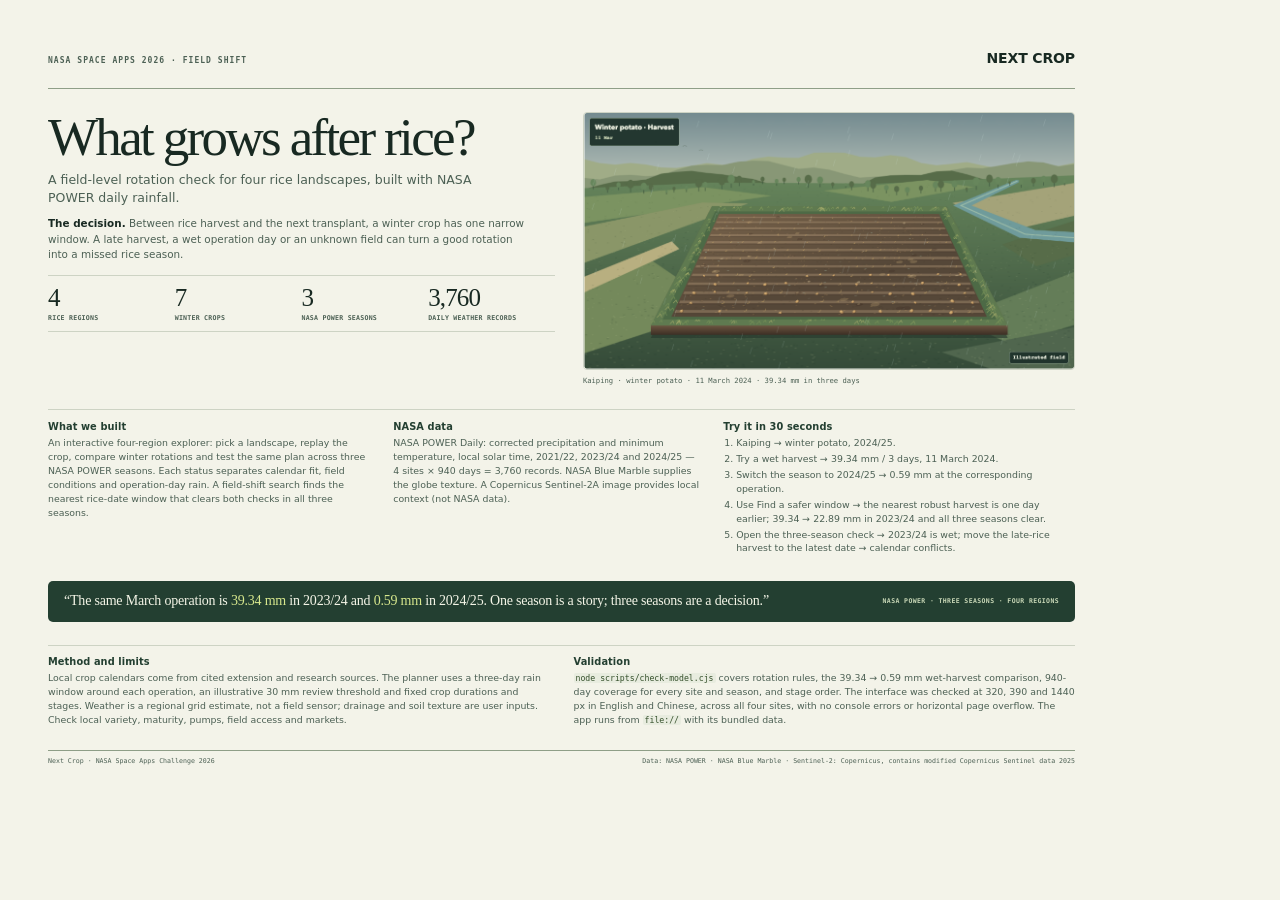
==== docs/brief.html @ 50248cfc "Add a safer-window search and update the submission kit" ====
<!doctype html>
<html lang="en">
<head>
  <meta charset="utf-8">
  <meta name="viewport" content="width=device-width, initial-scale=1">
  <link rel="icon" href="../assets/favicon.svg" type="image/svg+xml">
  <title>Next Crop · Judge brief</title>
  <style>
    @page { size: A4 landscape; margin: 0; }
    * { box-sizing: border-box; }
    html, body { margin: 0; padding: 0; background: #f3f3e9; }
    body {
      width: 1123px;
      height: 794px;
      overflow: hidden;
      color: #182922;
      font-family: "Avenir Next", "Helvetica Neue", system-ui, sans-serif;
      -webkit-print-color-adjust: exact;
      print-color-adjust: exact;
    }
    .page {
      width: 1123px;
      height: 794px;
      padding: 36px 48px 28px;
      display: flex;
      flex-direction: column;
      justify-content: space-between;
      gap: 14px;
    }
    header {
      display: flex;
      align-items: baseline;
      justify-content: space-between;
      gap: 20px;
      padding-bottom: 8px;
      border-bottom: 1px solid #8e9e87;
    }
    .kicker, .stat span, .field figcaption, footer {
      font-family: "SFMono-Regular", "IBM Plex Mono", ui-monospace, monospace;
    }
    .kicker {
      color: #4c6054;
      font-size: 8px;
      font-weight: 700;
      letter-spacing: .13em;
      text-transform: uppercase;
    }
    .brand { font-size: 14px; font-weight: 800; letter-spacing: -.01em; }
    .brand span { margin-left: 7px; color: #4c6054; font: 500 15px/1 Georgia, serif; }
    .top { display: grid; grid-template-columns: 1.03fr 1fr; gap: 28px; align-items: start; }
    h1 {
      margin: 0 0 8px;
      font: 500 53px/.95 Georgia, "Iowan Old Style", serif;
      letter-spacing: -.05em;
      text-wrap: balance;
    }
    .lede {
      max-width: 470px;
      margin: 0 0 10px;
      color: #4c6054;
      font-size: 12.5px;
      line-height: 1.42;
    }
    .problem {
      max-width: 485px;
      margin: 0 0 12px;
      color: #4c6054;
      font-size: 10.4px;
      line-height: 1.5;
    }
    .problem strong { color: #182922; }
    .stats {
      display: grid;
      grid-template-columns: repeat(4, minmax(0, 1fr));
      padding: 9px 0 8px;
      border-top: 1px solid #cdd3c4;
      border-bottom: 1px solid #cdd3c4;
    }
    .stat strong { display: block; font: 500 25px/1 Georgia, serif; letter-spacing: -.035em; }
    .stat span {
      display: block;
      margin-top: 4px;
      color: #4c6054;
      font-size: 6.6px;
      font-weight: 600;
      line-height: 1.3;
      letter-spacing: .035em;
      text-transform: uppercase;
    }
    .field { margin: 0; }
    .field img {
      display: block;
      width: 100%;
      height: auto;
      border: 1px solid #cdd3c4;
      border-radius: 4px;
    }
    .field figcaption {
      margin-top: 6px;
      color: #4c6054;
      font-size: 7.2px;
      font-weight: 500;
      line-height: 1.4;
    }
    .lower {
      display: grid;
      grid-template-columns: 1.05fr 1fr 1.15fr;
      gap: 24px;
      padding-top: 11px;
      border-top: 1px solid #cdd3c4;
    }
    .bottom {
      display: grid;
      grid-template-columns: 1fr 1fr;
      gap: 24px;
      padding-top: 10px;
      border-top: 1px solid #cdd3c4;
    }
    h2 {
      margin: 0 0 4px;
      color: #233f31;
      font-size: 9.8px;
      font-weight: 800;
      letter-spacing: .01em;
    }
    .lower p, .bottom p, .lower li {
      margin: 0;
      color: #4c6054;
      font-size: 9.4px;
      line-height: 1.48;
    }
    .lower ol {
      margin: 0;
      padding-left: 13px;
      color: #4c6054;
      font-size: 9.4px;
      line-height: 1.48;
    }
    .lower li { margin-bottom: 2px; }
    .insight {
      display: flex;
      align-items: center;
      justify-content: space-between;
      gap: 24px;
      padding: 11px 16px;
      border-radius: 5px;
      background: #233f31;
      color: #f4f5e7;
    }
    .insight p {
      margin: 0;
      font: 500 14px/1.35 Georgia, "Iowan Old Style", serif;
      letter-spacing: -.015em;
    }
    .insight p strong { color: #d7e78d; font-weight: 500; }
    .insight span {
      flex: none;
      color: #c9d8b7;
      font: 600 6.5px/1.4 "SFMono-Regular", ui-monospace, monospace;
      letter-spacing: .06em;
      text-transform: uppercase;
      white-space: nowrap;
    }
    .lower code, .bottom code {
      padding: 0 2px;
      border-radius: 2px;
      background: #e8ecdf;
      color: #35502b;
      font: 500 8.2px/1.2 "SFMono-Regular", ui-monospace, monospace;
    }
    footer {
      display: flex;
      justify-content: space-between;
      gap: 24px;
      margin-top: 0;
      padding-top: 6px;
      border-top: 1px solid #8e9e87;
      color: #4c6054;
      font-size: 6.6px;
      font-weight: 500;
      line-height: 1.35;
    }
  </style>
</head>
<body>
  <article class="page">
    <header>
      <p class="kicker">NASA Space Apps 2026 · Field Shift</p>
      <p class="brand">NEXT CROP</p>
    </header>

    <div class="top">
      <div class="intro">
        <h1>What grows after rice?</h1>
        <p class="lede">A field-level rotation check for four rice landscapes, built with NASA POWER daily rainfall.</p>
        <p class="problem"><strong>The decision.</strong> Between rice harvest and the next transplant, a winter crop has one narrow window. A late harvest, a wet operation day or an unknown field can turn a good rotation into a missed rice season.</p>
        <div class="stats">
          <div class="stat"><strong>4</strong><span>rice regions</span></div>
          <div class="stat"><strong>7</strong><span>winter crops</span></div>
          <div class="stat"><strong>3</strong><span>NASA POWER seasons</span></div>
          <div class="stat"><strong>3,760</strong><span>daily weather records</span></div>
        </div>
      </div>
      <figure class="field">
        <img src="field-wet.png" width="1440" height="750" alt="Illustrated Kaiping field at a wet winter-potato harvest">
        <figcaption>Kaiping · winter potato · 11 March 2024 · 39.34 mm in three days</figcaption>
      </figure>
    </div>

    <div class="lower">
      <section>
        <h2>What we built</h2>
        <p>An interactive four-region explorer: pick a landscape, replay the crop, compare winter rotations and test the same plan across three NASA POWER seasons. Each status separates calendar fit, field conditions and operation-day rain. A field-shift search finds the nearest rice-date window that clears both checks in all three seasons.</p>
      </section>
      <section>
        <h2>NASA data</h2>
        <p>NASA POWER Daily: corrected precipitation and minimum temperature, local solar time, 2021/22, 2023/24 and 2024/25 — 4 sites × 940 days = 3,760 records. NASA Blue Marble supplies the globe texture. A Copernicus Sentinel-2A image provides local context (not NASA data).</p>
      </section>
      <section>
        <h2>Try it in 30 seconds</h2>
        <ol>
          <li>Kaiping → winter potato, 2024/25.</li>
          <li>Try a wet harvest → 39.34 mm / 3 days, 11 March 2024.</li>
          <li>Switch the season to 2024/25 → 0.59 mm at the corresponding operation.</li>
          <li>Use Find a safer window → the nearest robust harvest is one day earlier; 39.34 → 22.89 mm in 2023/24 and all three seasons clear.</li>
          <li>Open the three-season check → 2023/24 is wet; move the late-rice harvest to the latest date → calendar conflicts.</li>
        </ol>
      </section>
    </div>

    <section class="insight">
      <p>&ldquo;The same March operation is <strong>39.34 mm</strong> in 2023/24 and <strong>0.59 mm</strong> in 2024/25. One season is a story; three seasons are a decision.&rdquo;</p>
      <span>NASA POWER · three seasons · four regions</span>
    </section>

    <div class="bottom">
      <section>
        <h2>Method and limits</h2>
        <p>Local crop calendars come from cited extension and research sources. The planner uses a three-day rain window around each operation, an illustrative 30 mm review threshold and fixed crop durations and stages. Weather is a regional grid estimate, not a field sensor; drainage and soil texture are user inputs. Check local variety, maturity, pumps, field access and markets.</p>
      </section>
      <section>
        <h2>Validation</h2>
        <p><code>node scripts/check-model.cjs</code> covers rotation rules, the 39.34 → 0.59 mm wet-harvest comparison, 940-day coverage for every site and season, and stage order. The interface was checked at 320, 390 and 1440 px in English and Chinese, across all four sites, with no console errors or horizontal page overflow. The app runs from <code>file://</code> with its bundled data.</p>
      </section>
    </div>

    <footer>
      <span>Next Crop · NASA Space Apps Challenge 2026</span>
      <span>Data: NASA POWER · NASA Blue Marble · Sentinel-2: Copernicus, contains modified Copernicus Sentinel data 2025</span>
    </footer>
  </article>
</body>
</html>
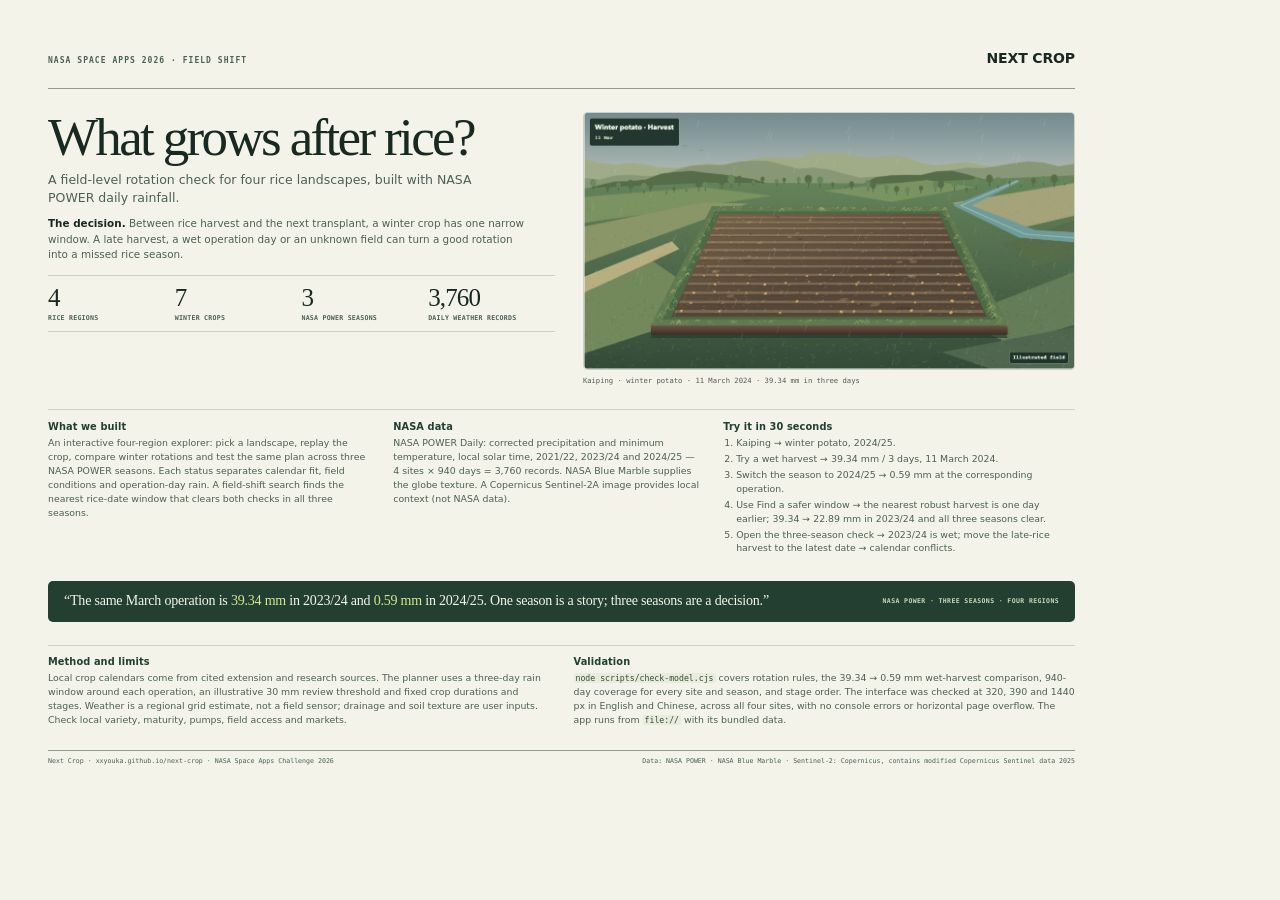
==== commit 61166507: "Point submission at the live GitHub Pages deployment" ====
--- a/docs/brief.html
+++ b/docs/brief.html
@@ -245,7 +245,7 @@
     </div>
 
     <footer>
-      <span>Next Crop · NASA Space Apps Challenge 2026</span>
+      <span>Next Crop · xxyouka.github.io/next-crop · NASA Space Apps Challenge 2026</span>
       <span>Data: NASA POWER · NASA Blue Marble · Sentinel-2: Copernicus, contains modified Copernicus Sentinel data 2025</span>
     </footer>
   </article>
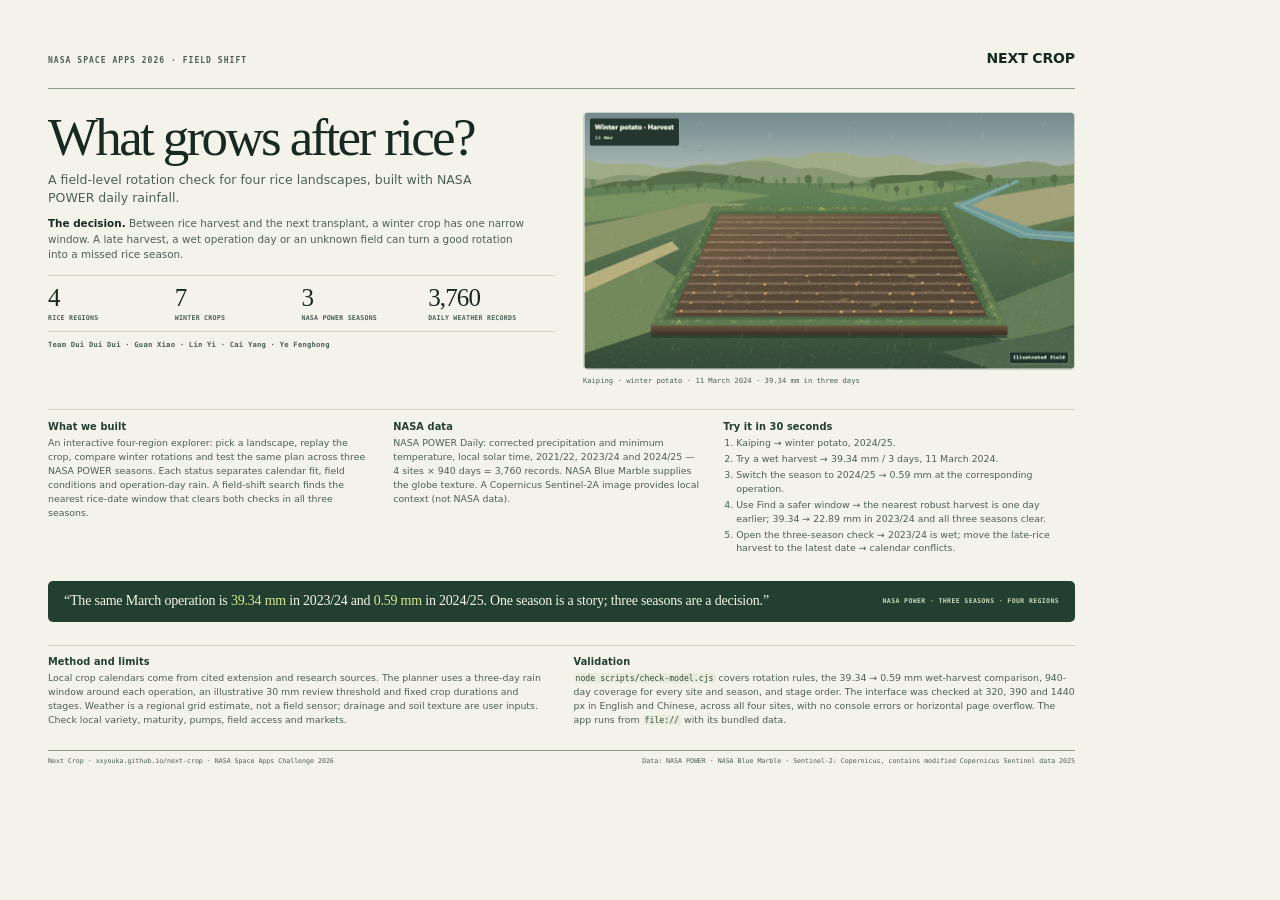
==== commit 1765ba8d: "Add final team credits to the live brief and deck" ====
--- a/docs/brief.html
+++ b/docs/brief.html
@@ -69,6 +69,7 @@
       line-height: 1.5;
     }
     .problem strong { color: #182922; }
+    .team-line { margin: 8px 0 0; color: #4c6054; font: 600 7.2px/1.4 "SFMono-Regular", ui-monospace, monospace; letter-spacing: .03em; }
     .stats {
       display: grid;
       grid-template-columns: repeat(4, minmax(0, 1fr));
@@ -200,6 +201,7 @@
           <div class="stat"><strong>3</strong><span>NASA POWER seasons</span></div>
           <div class="stat"><strong>3,760</strong><span>daily weather records</span></div>
         </div>
+        <p class="team-line">Team Dui Dui Dui · Guan Xiao · Lin Yi · Cai Yang · Ye Fenghong</p>
       </div>
       <figure class="field">
         <img src="field-wet.png" width="1440" height="750" alt="Illustrated Kaiping field at a wet winter-potato harvest">
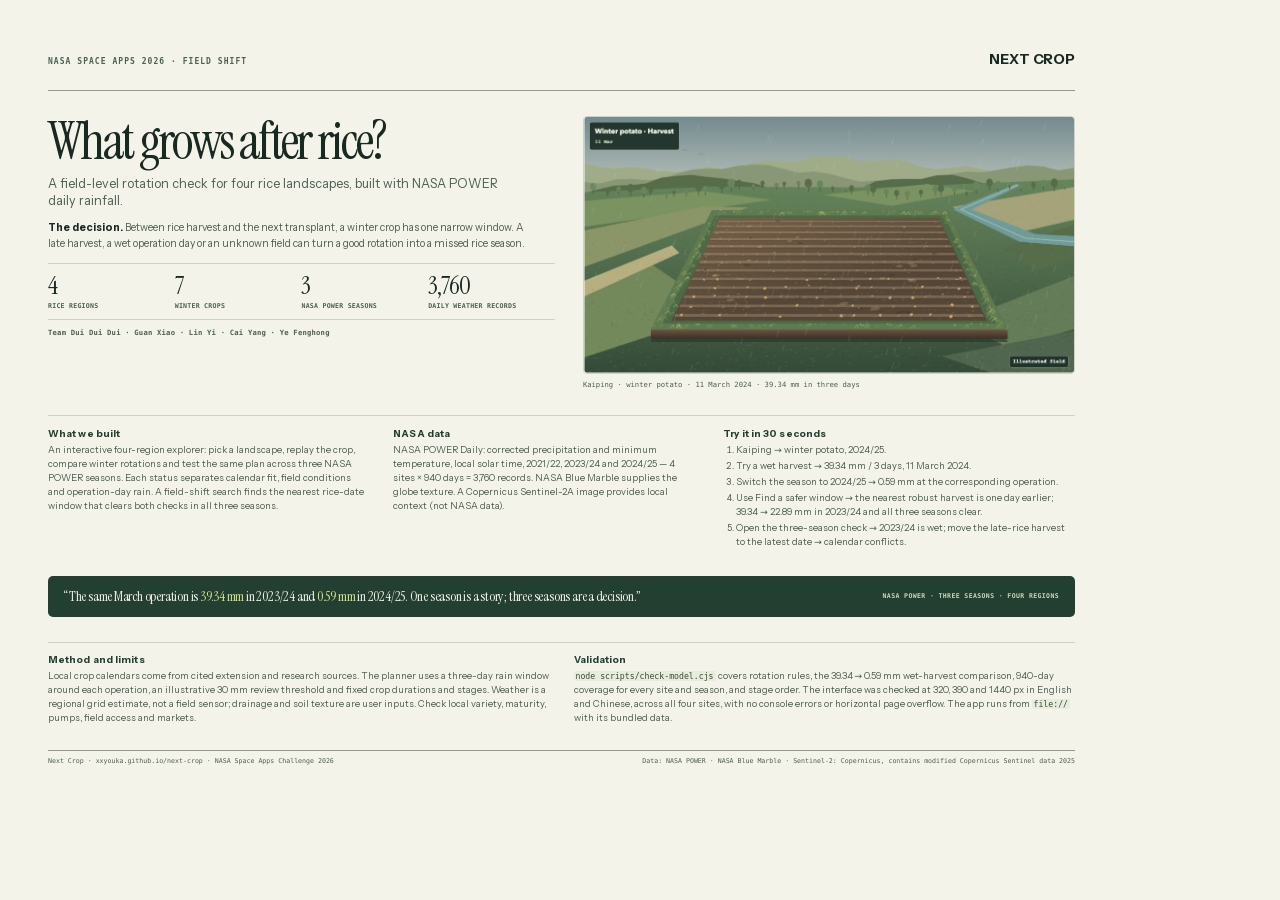
==== commit c579e01e: "Finish the self-hosted type system in submission assets" ====
--- a/docs/brief.html
+++ b/docs/brief.html
@@ -6,6 +6,20 @@
   <link rel="icon" href="../assets/favicon.svg" type="image/svg+xml">
   <title>Next Crop · Judge brief</title>
   <style>
+    @font-face {
+      font-family: "Instrument Sans";
+      src: url("../assets/fonts/instrument-sans.woff2") format("woff2");
+      font-weight: 400 700;
+      font-style: normal;
+      font-display: swap;
+    }
+    @font-face {
+      font-family: "Instrument Serif";
+      src: url("../assets/fonts/instrument-serif.woff2") format("woff2");
+      font-weight: 400;
+      font-style: normal;
+      font-display: swap;
+    }
     @page { size: A4 landscape; margin: 0; }
     * { box-sizing: border-box; }
     html, body { margin: 0; padding: 0; background: #f3f3e9; }
@@ -14,7 +28,7 @@
       height: 794px;
       overflow: hidden;
       color: #182922;
-      font-family: "Avenir Next", "Helvetica Neue", system-ui, sans-serif;
+      font-family: "Instrument Sans", "Avenir Next", "Helvetica Neue", system-ui, sans-serif;
       -webkit-print-color-adjust: exact;
       print-color-adjust: exact;
     }
@@ -46,11 +60,11 @@
       text-transform: uppercase;
     }
     .brand { font-size: 14px; font-weight: 800; letter-spacing: -.01em; }
-    .brand span { margin-left: 7px; color: #4c6054; font: 500 15px/1 Georgia, serif; }
+    .brand span { margin-left: 7px; color: #4c6054; font: 400 15px/1 "Instrument Serif", Georgia, serif; }
     .top { display: grid; grid-template-columns: 1.03fr 1fr; gap: 28px; align-items: start; }
     h1 {
       margin: 0 0 8px;
-      font: 500 53px/.95 Georgia, "Iowan Old Style", serif;
+      font: 400 53px/.95 "Instrument Serif", Georgia, serif;
       letter-spacing: -.05em;
       text-wrap: balance;
     }
@@ -77,7 +91,7 @@
       border-top: 1px solid #cdd3c4;
       border-bottom: 1px solid #cdd3c4;
     }
-    .stat strong { display: block; font: 500 25px/1 Georgia, serif; letter-spacing: -.035em; }
+    .stat strong { display: block; font: 400 25px/1 "Instrument Serif", Georgia, serif; letter-spacing: -.035em; }
     .stat span {
       display: block;
       margin-top: 4px;
@@ -150,7 +164,7 @@
     }
     .insight p {
       margin: 0;
-      font: 500 14px/1.35 Georgia, "Iowan Old Style", serif;
+      font: 400 14px/1.35 "Instrument Serif", Georgia, serif;
       letter-spacing: -.015em;
     }
     .insight p strong { color: #d7e78d; font-weight: 500; }
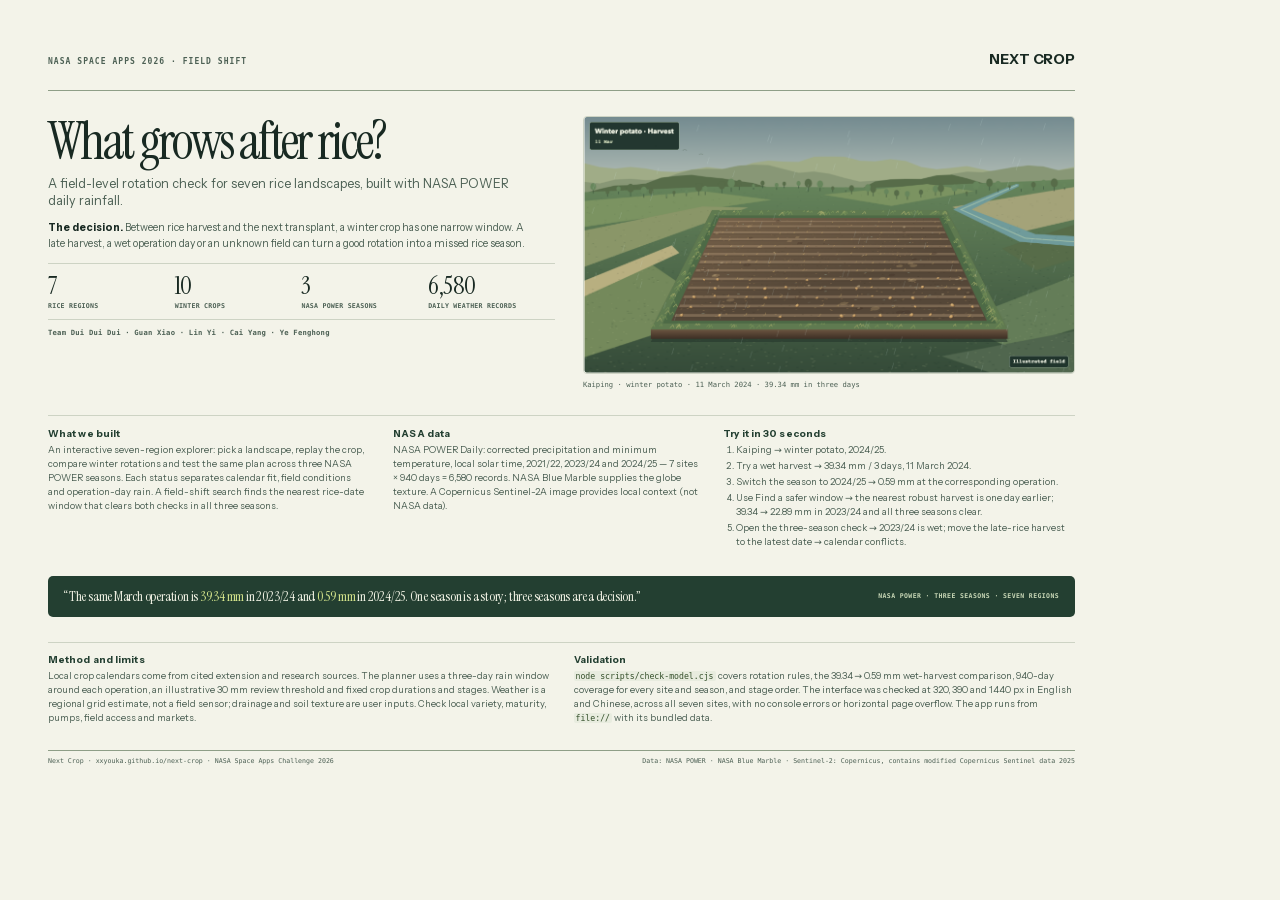
==== commit 0e6c9fef: "Add Punjab, Nile Delta and Jianghan with three winter crops" ====
--- a/docs/brief.html
+++ b/docs/brief.html
@@ -207,13 +207,13 @@
     <div class="top">
       <div class="intro">
         <h1>What grows after rice?</h1>
-        <p class="lede">A field-level rotation check for four rice landscapes, built with NASA POWER daily rainfall.</p>
+        <p class="lede">A field-level rotation check for seven rice landscapes, built with NASA POWER daily rainfall.</p>
         <p class="problem"><strong>The decision.</strong> Between rice harvest and the next transplant, a winter crop has one narrow window. A late harvest, a wet operation day or an unknown field can turn a good rotation into a missed rice season.</p>
         <div class="stats">
-          <div class="stat"><strong>4</strong><span>rice regions</span></div>
-          <div class="stat"><strong>7</strong><span>winter crops</span></div>
+          <div class="stat"><strong>7</strong><span>rice regions</span></div>
+          <div class="stat"><strong>10</strong><span>winter crops</span></div>
           <div class="stat"><strong>3</strong><span>NASA POWER seasons</span></div>
-          <div class="stat"><strong>3,760</strong><span>daily weather records</span></div>
+          <div class="stat"><strong>6,580</strong><span>daily weather records</span></div>
         </div>
         <p class="team-line">Team Dui Dui Dui · Guan Xiao · Lin Yi · Cai Yang · Ye Fenghong</p>
       </div>
@@ -226,11 +226,11 @@
     <div class="lower">
       <section>
         <h2>What we built</h2>
-        <p>An interactive four-region explorer: pick a landscape, replay the crop, compare winter rotations and test the same plan across three NASA POWER seasons. Each status separates calendar fit, field conditions and operation-day rain. A field-shift search finds the nearest rice-date window that clears both checks in all three seasons.</p>
+        <p>An interactive seven-region explorer: pick a landscape, replay the crop, compare winter rotations and test the same plan across three NASA POWER seasons. Each status separates calendar fit, field conditions and operation-day rain. A field-shift search finds the nearest rice-date window that clears both checks in all three seasons.</p>
       </section>
       <section>
         <h2>NASA data</h2>
-        <p>NASA POWER Daily: corrected precipitation and minimum temperature, local solar time, 2021/22, 2023/24 and 2024/25 — 4 sites × 940 days = 3,760 records. NASA Blue Marble supplies the globe texture. A Copernicus Sentinel-2A image provides local context (not NASA data).</p>
+        <p>NASA POWER Daily: corrected precipitation and minimum temperature, local solar time, 2021/22, 2023/24 and 2024/25 — 7 sites × 940 days = 6,580 records. NASA Blue Marble supplies the globe texture. A Copernicus Sentinel-2A image provides local context (not NASA data).</p>
       </section>
       <section>
         <h2>Try it in 30 seconds</h2>
@@ -246,7 +246,7 @@
 
     <section class="insight">
       <p>&ldquo;The same March operation is <strong>39.34 mm</strong> in 2023/24 and <strong>0.59 mm</strong> in 2024/25. One season is a story; three seasons are a decision.&rdquo;</p>
-      <span>NASA POWER · three seasons · four regions</span>
+      <span>NASA POWER · three seasons · seven regions</span>
     </section>
 
     <div class="bottom">
@@ -256,7 +256,7 @@
       </section>
       <section>
         <h2>Validation</h2>
-        <p><code>node scripts/check-model.cjs</code> covers rotation rules, the 39.34 → 0.59 mm wet-harvest comparison, 940-day coverage for every site and season, and stage order. The interface was checked at 320, 390 and 1440 px in English and Chinese, across all four sites, with no console errors or horizontal page overflow. The app runs from <code>file://</code> with its bundled data.</p>
+        <p><code>node scripts/check-model.cjs</code> covers rotation rules, the 39.34 → 0.59 mm wet-harvest comparison, 940-day coverage for every site and season, and stage order. The interface was checked at 320, 390 and 1440 px in English and Chinese, across all seven sites, with no console errors or horizontal page overflow. The app runs from <code>file://</code> with its bundled data.</p>
       </section>
     </div>
 
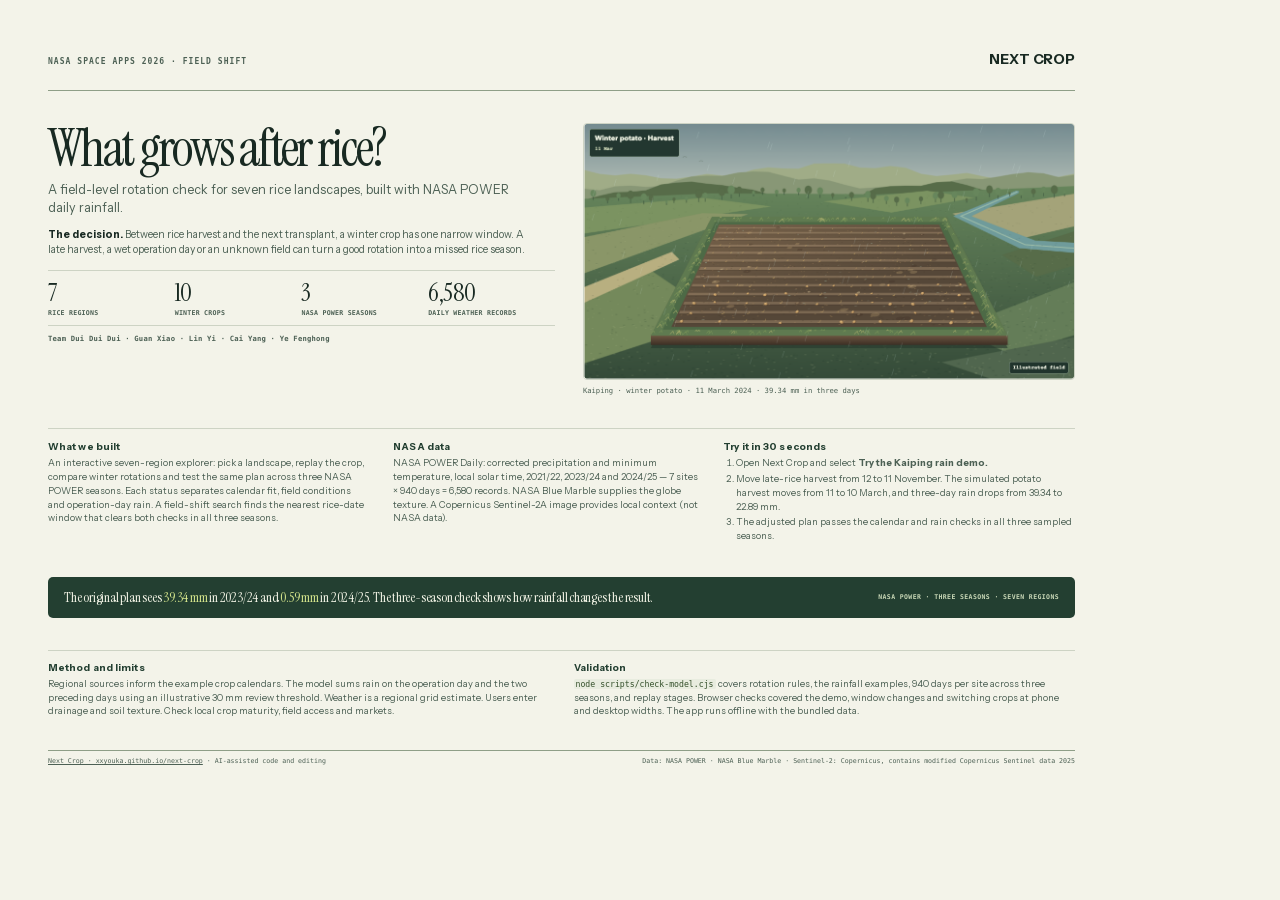
==== commit 057a1a8f: "Align Next Crop judging materials with the submission guide" ====
--- a/docs/brief.html
+++ b/docs/brief.html
@@ -235,33 +235,31 @@
       <section>
         <h2>Try it in 30 seconds</h2>
         <ol>
-          <li>Kaiping → winter potato, 2024/25.</li>
-          <li>Try a wet harvest → 39.34 mm / 3 days, 11 March 2024.</li>
-          <li>Switch the season to 2024/25 → 0.59 mm at the corresponding operation.</li>
-          <li>Use Find a safer window → the nearest robust harvest is one day earlier; 39.34 → 22.89 mm in 2023/24 and all three seasons clear.</li>
-          <li>Open the three-season check → 2023/24 is wet; move the late-rice harvest to the latest date → calendar conflicts.</li>
+          <li>Open Next Crop and select <strong>Try the Kaiping rain demo.</strong></li>
+          <li>Move late-rice harvest from 12 to 11 November. The simulated potato harvest moves from 11 to 10 March, and three-day rain drops from 39.34 to 22.89 mm.</li>
+          <li>The adjusted plan passes the calendar and rain checks in all three sampled seasons.</li>
         </ol>
       </section>
     </div>
 
     <section class="insight">
-      <p>&ldquo;The same March operation is <strong>39.34 mm</strong> in 2023/24 and <strong>0.59 mm</strong> in 2024/25. One season is a story; three seasons are a decision.&rdquo;</p>
+      <p>The original plan sees <strong>39.34 mm</strong> in 2023/24 and <strong>0.59 mm</strong> in 2024/25. The three-season check shows how rainfall changes the result.</p>
       <span>NASA POWER · three seasons · seven regions</span>
     </section>
 
     <div class="bottom">
       <section>
         <h2>Method and limits</h2>
-        <p>Local crop calendars come from cited extension and research sources. The planner uses a three-day rain window around each operation, an illustrative 30 mm review threshold and fixed crop durations and stages. Weather is a regional grid estimate, not a field sensor; drainage and soil texture are user inputs. Check local variety, maturity, pumps, field access and markets.</p>
+        <p>Regional sources inform the example crop calendars. The model sums rain on the operation day and the two preceding days using an illustrative 30 mm review threshold. Weather is a regional grid estimate. Users enter drainage and soil texture. Check local crop maturity, field access and markets.</p>
       </section>
       <section>
         <h2>Validation</h2>
-        <p><code>node scripts/check-model.cjs</code> covers rotation rules, the 39.34 → 0.59 mm wet-harvest comparison, 940-day coverage for every site and season, and stage order. The interface was checked at 320, 390 and 1440 px in English and Chinese, across all seven sites, with no console errors or horizontal page overflow. The app runs from <code>file://</code> with its bundled data.</p>
+        <p><code>node scripts/check-model.cjs</code> covers rotation rules, the rainfall examples, 940 days per site across three seasons, and replay stages. Browser checks covered the demo, window changes and switching crops at phone and desktop widths. The app runs offline with the bundled data.</p>
       </section>
     </div>
 
     <footer>
-      <span>Next Crop · xxyouka.github.io/next-crop · NASA Space Apps Challenge 2026</span>
+      <span><a href="https://xxyouka.github.io/next-crop/" style="color:inherit">Next Crop · xxyouka.github.io/next-crop</a> · AI-assisted code and editing</span>
       <span>Data: NASA POWER · NASA Blue Marble · Sentinel-2: Copernicus, contains modified Copernicus Sentinel data 2025</span>
     </footer>
   </article>
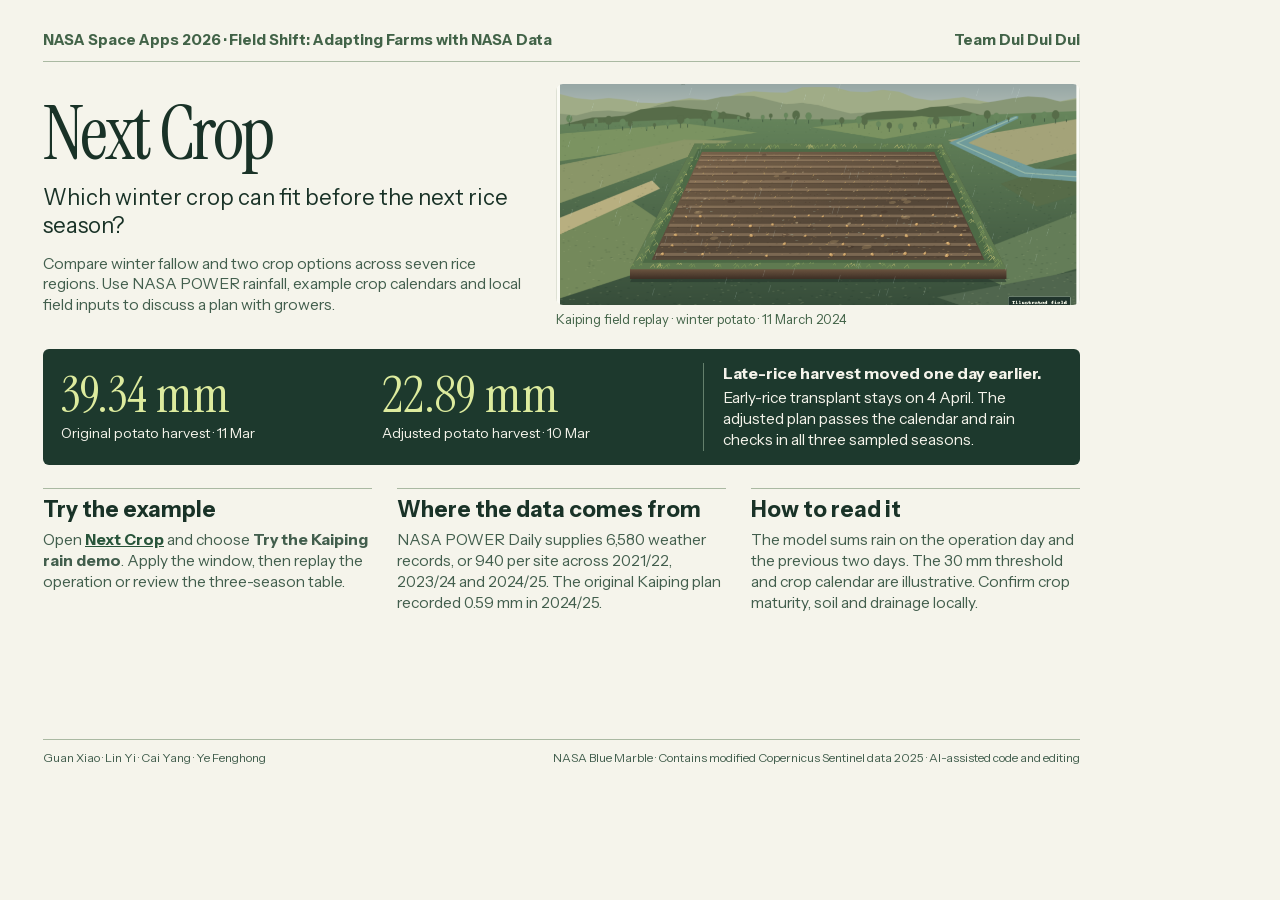
==== commit 3597c4e0: "Improve scenario walkthrough and rebuild judging materials" ====
--- a/docs/brief.html
+++ b/docs/brief.html
@@ -2,266 +2,57 @@
 <html lang="en">
 <head>
   <meta charset="utf-8">
-  <meta name="viewport" content="width=device-width, initial-scale=1">
-  <link rel="icon" href="../assets/favicon.svg" type="image/svg+xml">
-  <title>Next Crop · Judge brief</title>
+  <title>Next Crop · One-page judge brief</title>
   <style>
-    @font-face {
-      font-family: "Instrument Sans";
-      src: url("../assets/fonts/instrument-sans.woff2") format("woff2");
-      font-weight: 400 700;
-      font-style: normal;
-      font-display: swap;
-    }
-    @font-face {
-      font-family: "Instrument Serif";
-      src: url("../assets/fonts/instrument-serif.woff2") format("woff2");
-      font-weight: 400;
-      font-style: normal;
-      font-display: swap;
-    }
+    @font-face { font-family: "Instrument Sans"; src: url("../assets/fonts/instrument-sans.woff2"); font-weight: 400 700; }
+    @font-face { font-family: "Instrument Serif"; src: url("../assets/fonts/instrument-serif.woff2"); }
     @page { size: A4 landscape; margin: 0; }
     * { box-sizing: border-box; }
-    html, body { margin: 0; padding: 0; background: #f3f3e9; }
-    body {
-      width: 1123px;
-      height: 794px;
-      overflow: hidden;
-      color: #182922;
-      font-family: "Instrument Sans", "Avenir Next", "Helvetica Neue", system-ui, sans-serif;
-      -webkit-print-color-adjust: exact;
-      print-color-adjust: exact;
-    }
-    .page {
-      width: 1123px;
-      height: 794px;
-      padding: 36px 48px 28px;
-      display: flex;
-      flex-direction: column;
-      justify-content: space-between;
-      gap: 14px;
-    }
-    header {
-      display: flex;
-      align-items: baseline;
-      justify-content: space-between;
-      gap: 20px;
-      padding-bottom: 8px;
-      border-bottom: 1px solid #8e9e87;
-    }
-    .kicker, .stat span, .field figcaption, footer {
-      font-family: "SFMono-Regular", "IBM Plex Mono", ui-monospace, monospace;
-    }
-    .kicker {
-      color: #4c6054;
-      font-size: 8px;
-      font-weight: 700;
-      letter-spacing: .13em;
-      text-transform: uppercase;
-    }
-    .brand { font-size: 14px; font-weight: 800; letter-spacing: -.01em; }
-    .brand span { margin-left: 7px; color: #4c6054; font: 400 15px/1 "Instrument Serif", Georgia, serif; }
-    .top { display: grid; grid-template-columns: 1.03fr 1fr; gap: 28px; align-items: start; }
-    h1 {
-      margin: 0 0 8px;
-      font: 400 53px/.95 "Instrument Serif", Georgia, serif;
-      letter-spacing: -.05em;
-      text-wrap: balance;
-    }
-    .lede {
-      max-width: 470px;
-      margin: 0 0 10px;
-      color: #4c6054;
-      font-size: 12.5px;
-      line-height: 1.42;
-    }
-    .problem {
-      max-width: 485px;
-      margin: 0 0 12px;
-      color: #4c6054;
-      font-size: 10.4px;
-      line-height: 1.5;
-    }
-    .problem strong { color: #182922; }
-    .team-line { margin: 8px 0 0; color: #4c6054; font: 600 7.2px/1.4 "SFMono-Regular", ui-monospace, monospace; letter-spacing: .03em; }
-    .stats {
-      display: grid;
-      grid-template-columns: repeat(4, minmax(0, 1fr));
-      padding: 9px 0 8px;
-      border-top: 1px solid #cdd3c4;
-      border-bottom: 1px solid #cdd3c4;
-    }
-    .stat strong { display: block; font: 400 25px/1 "Instrument Serif", Georgia, serif; letter-spacing: -.035em; }
-    .stat span {
-      display: block;
-      margin-top: 4px;
-      color: #4c6054;
-      font-size: 6.6px;
-      font-weight: 600;
-      line-height: 1.3;
-      letter-spacing: .035em;
-      text-transform: uppercase;
-    }
-    .field { margin: 0; }
-    .field img {
-      display: block;
-      width: 100%;
-      height: auto;
-      border: 1px solid #cdd3c4;
-      border-radius: 4px;
-    }
-    .field figcaption {
-      margin-top: 6px;
-      color: #4c6054;
-      font-size: 7.2px;
-      font-weight: 500;
-      line-height: 1.4;
-    }
-    .lower {
-      display: grid;
-      grid-template-columns: 1.05fr 1fr 1.15fr;
-      gap: 24px;
-      padding-top: 11px;
-      border-top: 1px solid #cdd3c4;
-    }
-    .bottom {
-      display: grid;
-      grid-template-columns: 1fr 1fr;
-      gap: 24px;
-      padding-top: 10px;
-      border-top: 1px solid #cdd3c4;
-    }
-    h2 {
-      margin: 0 0 4px;
-      color: #233f31;
-      font-size: 9.8px;
-      font-weight: 800;
-      letter-spacing: .01em;
-    }
-    .lower p, .bottom p, .lower li {
-      margin: 0;
-      color: #4c6054;
-      font-size: 9.4px;
-      line-height: 1.48;
-    }
-    .lower ol {
-      margin: 0;
-      padding-left: 13px;
-      color: #4c6054;
-      font-size: 9.4px;
-      line-height: 1.48;
-    }
-    .lower li { margin-bottom: 2px; }
-    .insight {
-      display: flex;
-      align-items: center;
-      justify-content: space-between;
-      gap: 24px;
-      padding: 11px 16px;
-      border-radius: 5px;
-      background: #233f31;
-      color: #f4f5e7;
-    }
-    .insight p {
-      margin: 0;
-      font: 400 14px/1.35 "Instrument Serif", Georgia, serif;
-      letter-spacing: -.015em;
-    }
-    .insight p strong { color: #d7e78d; font-weight: 500; }
-    .insight span {
-      flex: none;
-      color: #c9d8b7;
-      font: 600 6.5px/1.4 "SFMono-Regular", ui-monospace, monospace;
-      letter-spacing: .06em;
-      text-transform: uppercase;
-      white-space: nowrap;
-    }
-    .lower code, .bottom code {
-      padding: 0 2px;
-      border-radius: 2px;
-      background: #e8ecdf;
-      color: #35502b;
-      font: 500 8.2px/1.2 "SFMono-Regular", ui-monospace, monospace;
-    }
-    footer {
-      display: flex;
-      justify-content: space-between;
-      gap: 24px;
-      margin-top: 0;
-      padding-top: 6px;
-      border-top: 1px solid #8e9e87;
-      color: #4c6054;
-      font-size: 6.6px;
-      font-weight: 500;
-      line-height: 1.35;
-    }
+    body { margin: 0; color: #193227; background: #f5f4eb; font: 15.5px/1.35 "Instrument Sans", sans-serif; print-color-adjust: exact; }
+    main { width: 297mm; min-height: 209.5mm; padding: 30px 43px 26px; display: flex; flex-direction: column; }
+    h1, h2, h3, p, figure { margin: 0; }
+    h1 { font: 400 76px/.98 "Instrument Serif", serif; letter-spacing: -.04em; }
+    h2 { margin-bottom: 7px; font-size: 22px; line-height: 1.12; }
+    .header { display: flex; justify-content: space-between; gap: 12px; padding-bottom: 11px; border-bottom: 1px solid #aab9a2; color: #426348; font-size: 15px; font-weight: 700; }
+    .intro { display: grid; grid-template-columns: .96fr 1.04fr; gap: 30px; align-items: center; margin: 22px 0 20px; }
+    .intro .lede { margin: 13px 0; font-size: 22px; line-height: 1.28; }
+    .intro .summary { color: #425e4d; }
+    .photo { display: block; width: 100%; height: 221px; object-fit: cover; border-radius: 7px; }
+    figcaption { margin-top: 6px; color: #426348; font-size: 13px; }
+    .result { display: grid; grid-template-columns: 1fr 1fr 1.2fr; gap: 22px; background: #1d392d; color: #f5f4eb; border-radius: 6px; padding: 14px 18px; align-items: center; }
+    .result strong { display: block; font: 400 51px/.98 "Instrument Serif", serif; color: #ddeb9e; }
+    .result small { display: block; margin-top: 3px; font-size: 14px; }
+    .result .action { border-left: 1px solid #64806c; padding-left: 19px; }
+    .result .action b { display: block; margin-bottom: 4px; font-size: 16px; }
+    .facts { display: grid; grid-template-columns: 1fr 1fr 1fr; gap: 25px; margin-top: 23px; }
+    .facts > section { border-top: 1px solid #aab9a2; padding-top: 9px; }
+    .facts p { color: #425e4d; }
+    .facts a { color: #28543a; font-weight: 700; }
+    footer { margin-top: auto; display: flex; gap: 18px; flex-wrap: wrap; justify-content: space-between; padding-top: 10px; border-top: 1px solid #aab9a2; color: #425e4d; font-size: 12px; }
   </style>
 </head>
 <body>
-  <article class="page">
-    <header>
-      <p class="kicker">NASA Space Apps 2026 · Field Shift</p>
-      <p class="brand">NEXT CROP</p>
-    </header>
-
-    <div class="top">
-      <div class="intro">
-        <h1>What grows after rice?</h1>
-        <p class="lede">A field-level rotation check for seven rice landscapes, built with NASA POWER daily rainfall.</p>
-        <p class="problem"><strong>The decision.</strong> Between rice harvest and the next transplant, a winter crop has one narrow window. A late harvest, a wet operation day or an unknown field can turn a good rotation into a missed rice season.</p>
-        <div class="stats">
-          <div class="stat"><strong>7</strong><span>rice regions</span></div>
-          <div class="stat"><strong>10</strong><span>winter crops</span></div>
-          <div class="stat"><strong>3</strong><span>NASA POWER seasons</span></div>
-          <div class="stat"><strong>6,580</strong><span>daily weather records</span></div>
-        </div>
-        <p class="team-line">Team Dui Dui Dui · Guan Xiao · Lin Yi · Cai Yang · Ye Fenghong</p>
+  <main>
+    <div class="header"><span>NASA Space Apps 2026 · Field Shift: Adapting Farms with NASA Data</span><span>Team Dui Dui Dui</span></div>
+    <div class="intro">
+      <div>
+        <h1>Next Crop</h1>
+        <p class="lede">Which winter crop can fit before the next rice season?</p>
+        <p class="summary">Compare winter fallow and two crop options across seven rice regions. Use NASA POWER rainfall, example crop calendars and local field inputs to discuss a plan with growers.</p>
       </div>
-      <figure class="field">
-        <img src="field-wet.png" width="1440" height="750" alt="Illustrated Kaiping field at a wet winter-potato harvest">
-        <figcaption>Kaiping · winter potato · 11 March 2024 · 39.34 mm in three days</figcaption>
-      </figure>
+      <figure><img class="photo" src="field-wet.png" alt="Illustrated wet winter-potato harvest in the Next Crop app"><figcaption>Kaiping field replay · winter potato · 11 March 2024</figcaption></figure>
     </div>
-
-    <div class="lower">
-      <section>
-        <h2>What we built</h2>
-        <p>An interactive seven-region explorer: pick a landscape, replay the crop, compare winter rotations and test the same plan across three NASA POWER seasons. Each status separates calendar fit, field conditions and operation-day rain. A field-shift search finds the nearest rice-date window that clears both checks in all three seasons.</p>
-      </section>
-      <section>
-        <h2>NASA data</h2>
-        <p>NASA POWER Daily: corrected precipitation and minimum temperature, local solar time, 2021/22, 2023/24 and 2024/25 — 7 sites × 940 days = 6,580 records. NASA Blue Marble supplies the globe texture. A Copernicus Sentinel-2A image provides local context (not NASA data).</p>
-      </section>
-      <section>
-        <h2>Try it in 30 seconds</h2>
-        <ol>
-          <li>Open Next Crop and select <strong>Try the Kaiping rain demo.</strong></li>
-          <li>Move late-rice harvest from 12 to 11 November. The simulated potato harvest moves from 11 to 10 March, and three-day rain drops from 39.34 to 22.89 mm.</li>
-          <li>The adjusted plan passes the calendar and rain checks in all three sampled seasons.</li>
-        </ol>
-      </section>
+    <section class="result" aria-label="Kaiping before and after example">
+      <div><strong>39.34 mm</strong><small>Original potato harvest · 11 Mar</small></div>
+      <div><strong>22.89 mm</strong><small>Adjusted potato harvest · 10 Mar</small></div>
+      <div class="action"><b>Late-rice harvest moved one day earlier.</b>Early-rice transplant stays on 4 April. The adjusted plan passes the calendar and rain checks in all three sampled seasons.</div>
+    </section>
+    <div class="facts">
+      <section><h2>Try the example</h2><p>Open <a href="https://xxyouka.github.io/next-crop/">Next Crop</a> and choose <strong>Try the Kaiping rain demo</strong>. Apply the window, then replay the operation or review the three-season table.</p></section>
+      <section><h2>Where the data comes from</h2><p>NASA POWER Daily supplies 6,580 weather records, or 940 per site across 2021/22, 2023/24 and 2024/25. The original Kaiping plan recorded 0.59 mm in 2024/25.</p></section>
+      <section><h2>How to read it</h2><p>The model sums rain on the operation day and the previous two days. The 30 mm threshold and crop calendar are illustrative. Confirm crop maturity, soil and drainage locally.</p></section>
     </div>
-
-    <section class="insight">
-      <p>The original plan sees <strong>39.34 mm</strong> in 2023/24 and <strong>0.59 mm</strong> in 2024/25. The three-season check shows how rainfall changes the result.</p>
-      <span>NASA POWER · three seasons · seven regions</span>
-    </section>
-
-    <div class="bottom">
-      <section>
-        <h2>Method and limits</h2>
-        <p>Regional sources inform the example crop calendars. The model sums rain on the operation day and the two preceding days using an illustrative 30 mm review threshold. Weather is a regional grid estimate. Users enter drainage and soil texture. Check local crop maturity, field access and markets.</p>
-      </section>
-      <section>
-        <h2>Validation</h2>
-        <p><code>node scripts/check-model.cjs</code> covers rotation rules, the rainfall examples, 940 days per site across three seasons, and replay stages. Browser checks covered the demo, window changes and switching crops at phone and desktop widths. The app runs offline with the bundled data.</p>
-      </section>
-    </div>
-
-    <footer>
-      <span><a href="https://xxyouka.github.io/next-crop/" style="color:inherit">Next Crop · xxyouka.github.io/next-crop</a> · AI-assisted code and editing</span>
-      <span>Data: NASA POWER · NASA Blue Marble · Sentinel-2: Copernicus, contains modified Copernicus Sentinel data 2025</span>
-    </footer>
-  </article>
+    <footer><span>Guan Xiao · Lin Yi · Cai Yang · Ye Fenghong</span><span>NASA Blue Marble · Contains modified Copernicus Sentinel data 2025 · AI-assisted code and editing</span></footer>
+  </main>
 </body>
 </html>
